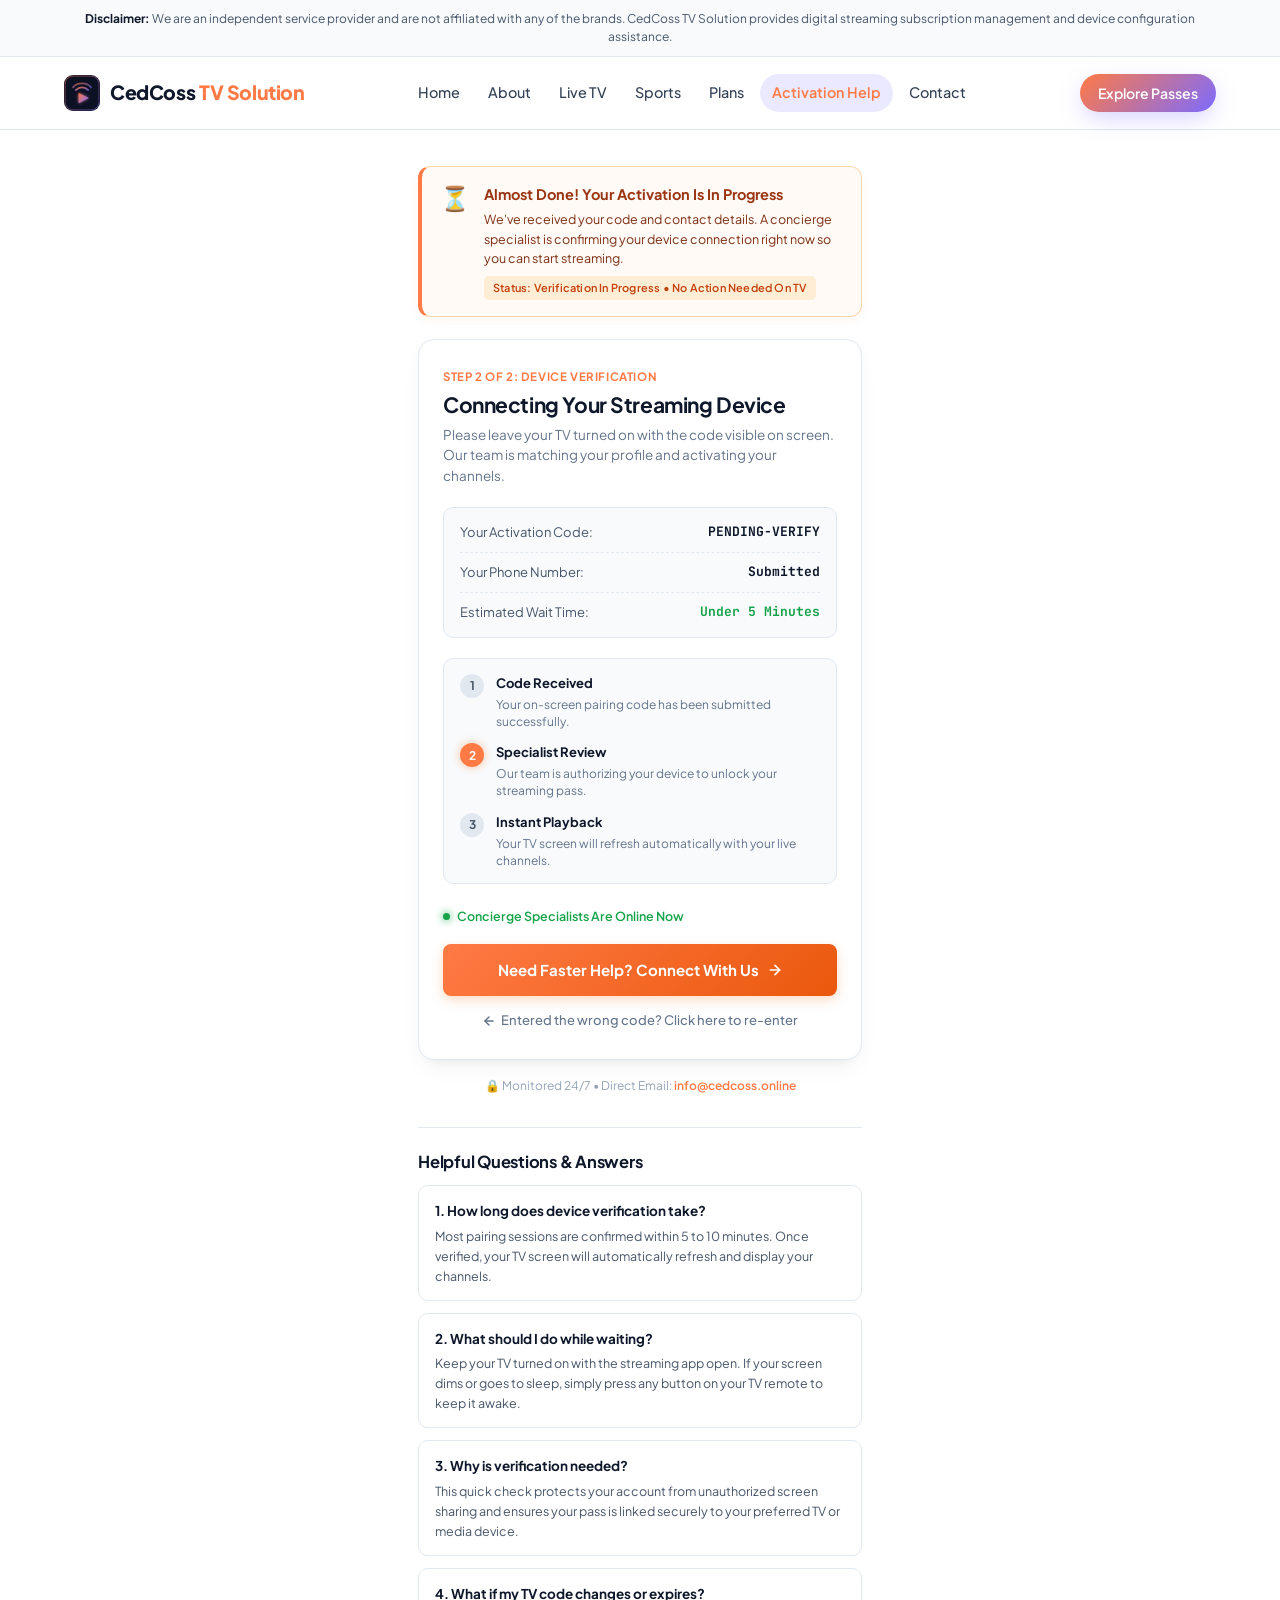
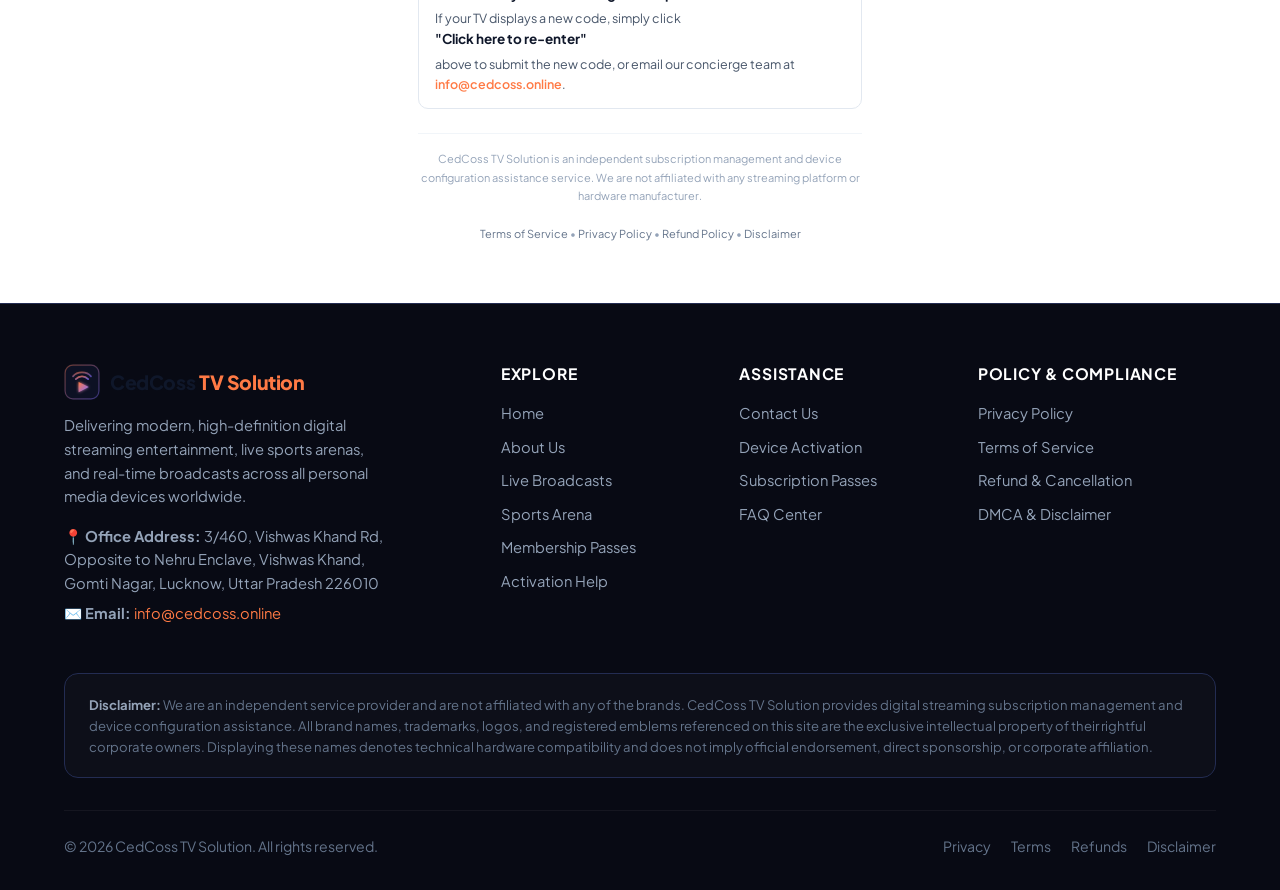
==== activation-pending.html @ 35ce0e76 "Add files via upload" ====
<!DOCTYPE html>
<html lang="en">
<head>
  <meta charset="UTF-8">
  <meta name="viewport" content="width=device-width, initial-scale=1.0">
  <title>Activation Verification In Progress | CedCoss TV Solution</title>
  <meta name="description" content="Your streaming device activation is in progress. A setup specialist is verifying your connection so you can start streaming smoothly.">
  <meta name="keywords" content="activation code verification, streaming activation pending, TV activation specialist, device setup verification">

  <!-- Favicon -->
  <link rel="icon" href="assets/icons/favicon.svg" type="image/svg+xml">

  <!-- Google Fonts -->
  <link rel="preconnect" href="https://fonts.googleapis.com">
  <link rel="preconnect" href="https://fonts.gstatic.com" crossorigin>
  <link href="https://fonts.googleapis.com/css2?family=Plus+Jakarta+Sans:wght@400;500;600;700;800&family=JetBrains+Mono:wght@500;700&display=swap" rel="stylesheet">

  <!-- Core Stylesheets -->
  <link rel="stylesheet" href="assets/css/main.css">
  <link rel="stylesheet" href="assets/css/pages.css">

  <style>
    /* Light Theme Styling for Activation Pending Page */
    body.pending-light-theme {
      background-color: #ffffff !important;
      color: #0f172a !important;
      font-family: 'Plus Jakarta Sans', sans-serif;
      min-height: 100vh;
      font-size: 14px;
    }

    body.pending-light-theme .site-header {
      background: #ffffff !important;
      border-bottom: 1px solid #e2e8f0 !important;
    }

    body.pending-light-theme .brand-link {
      color: #0f172a !important;
    }

    body.pending-light-theme .nav-link {
      color: #334155 !important;
    }

    body.pending-light-theme .nav-link:hover,
    body.pending-light-theme .nav-link.active {
      color: var(--accent-orange) !important;
    }

    .pending-disclaimer-strip {
      background: #f8fafc;
      border-bottom: 1px solid #e2e8f0;
      padding: 10px 0;
      font-size: 12px;
      color: #475569;
      text-align: center;
      line-height: 1.5;
    }

    .pending-disclaimer-strip strong {
      color: #0f172a;
    }

    .pending-wrap {
      max-width: 480px;
      margin: 0 auto;
      padding: 36px 18px 60px;
    }

    /* FRIENDLY STATUS ALERT */
    .pending-notice {
      background: #fffaf5;
      border: 1.5px solid #fed7aa;
      border-left: 4px solid var(--accent-orange);
      border-radius: 12px;
      padding: 16px 18px;
      margin-bottom: 22px;
      display: flex;
      gap: 14px;
      align-items: flex-start;
      box-shadow: 0 4px 12px -2px rgba(249, 115, 22, 0.08);
    }

    .notice-icon {
      font-size: 24px;
      line-height: 1;
      flex-shrink: 0;
      margin-top: 2px;
    }

    .notice-body strong {
      font-size: 14.5px;
      color: #9a3412;
      display: block;
      margin-bottom: 4px;
    }

    .notice-body p {
      font-size: 12.5px;
      color: #7c2d12;
      line-height: 1.55;
      margin: 0;
    }

    .notice-tag {
      display: inline-block;
      margin-top: 8px;
      font-size: 11px;
      background: #ffedd5;
      color: #c2410c;
      border-radius: 5px;
      padding: 3px 9px;
      font-weight: 600;
      letter-spacing: 0.2px;
    }

    /* ACTION CARD */
    .pending-card {
      background: #ffffff;
      border-radius: 16px;
      border: 1px solid #e2e8f0;
      padding: 28px 24px;
      box-shadow: 0 10px 25px -5px rgba(15, 23, 42, 0.06), 0 8px 10px -6px rgba(15, 23, 42, 0.04);
      margin-bottom: 16px;
    }

    .pending-card-label {
      font-size: 11.5px;
      font-weight: 700;
      color: var(--accent-orange);
      text-transform: uppercase;
      letter-spacing: 0.6px;
      margin-bottom: 6px;
    }

    .pending-card-title {
      font-size: 21px;
      font-weight: 700;
      color: #0f172a;
      margin-bottom: 6px;
      letter-spacing: -0.02em;
    }

    .pending-card-sub {
      font-size: 13.5px;
      color: #64748b;
      line-height: 1.55;
      margin-bottom: 20px;
    }

    /* SESSION DETAILS BOX */
    .session-meta-box {
      background: #f8fafc;
      border: 1px solid #e2e8f0;
      border-radius: 10px;
      padding: 14px 16px;
      margin-bottom: 20px;
    }

    .meta-row {
      display: flex;
      justify-content: space-between;
      align-items: center;
      font-size: 13px;
      color: #475569;
    }

    .meta-row:not(:last-child) {
      margin-bottom: 9px;
      padding-bottom: 9px;
      border-bottom: 1px dashed #e2e8f0;
    }

    .meta-value {
      font-weight: 700;
      color: #0f172a;
      font-family: 'JetBrains Mono', monospace;
    }

    /* 3-STEP FLOW */
    .steps-flow {
      display: flex;
      flex-direction: column;
      gap: 12px;
      margin: 18px 0 22px;
      background: #f8fafc;
      border: 1px solid #e2e8f0;
      border-radius: 10px;
      padding: 14px 16px;
    }

    .step-item {
      display: flex;
      align-items: flex-start;
      gap: 12px;
    }

    .step-num {
      width: 24px;
      height: 24px;
      border-radius: 50%;
      background: #e2e8f0;
      color: #475569;
      display: flex;
      align-items: center;
      justify-content: center;
      font-size: 12px;
      font-weight: 700;
      flex-shrink: 0;
      margin-top: 1px;
    }

    .step-item.active .step-num {
      background: var(--accent-orange);
      color: #ffffff;
      box-shadow: 0 0 10px rgba(249, 115, 22, 0.4);
    }

    .step-item strong {
      font-size: 13px;
      color: #0f172a;
      display: block;
      margin-bottom: 2px;
    }

    .step-item p {
      font-size: 12px;
      color: #64748b;
      margin: 0;
      line-height: 1.45;
    }

    .avail-row {
      display: flex;
      align-items: center;
      gap: 7px;
      font-size: 12.5px;
      color: #16a34a;
      font-weight: 600;
      margin-bottom: 18px;
    }

    .avail-dot {
      width: 7px;
      height: 7px;
      background: #16a34a;
      border-radius: 50%;
      box-shadow: 0 0 8px #16a34a;
      animation: pendingPulse 1.8s infinite;
    }

    @keyframes pendingPulse {
      0%, 100% { opacity: 1; transform: scale(1); }
      50% { opacity: 0.4; transform: scale(0.85); }
    }

    .pending-btn {
      display: flex;
      align-items: center;
      justify-content: center;
      gap: 8px;
      width: 100%;
      padding: 14px;
      background: linear-gradient(135deg, var(--accent-orange), #ea580c);
      color: #ffffff;
      border: none;
      border-radius: 8px;
      font-size: 15px;
      font-weight: 700;
      cursor: pointer;
      font-family: inherit;
      text-align: center;
      text-decoration: none;
      transition: transform 0.15s, filter 0.15s;
      box-shadow: 0 4px 12px rgba(249, 115, 22, 0.25);
    }

    .pending-btn:hover {
      filter: brightness(1.08);
      transform: translateY(-1px);
    }

    .try-again-link {
      display: flex;
      align-items: center;
      justify-content: center;
      gap: 5px;
      text-align: center;
      margin-top: 14px;
      font-size: 13px;
      color: #64748b;
      text-decoration: none;
      font-weight: 500;
    }

    .try-again-link:hover {
      color: var(--accent-orange);
      text-decoration: underline;
    }

    .support-note {
      font-size: 12px;
      color: #94a3b8;
      text-align: center;
      margin: 16px 0;
      line-height: 1.6;
    }

    /* USER-FRIENDLY GUIDANCE & FAQ */
    .pending-seo {
      border-top: 1px solid #e2e8f0;
      margin-top: 32px;
      padding-top: 24px;
    }

    .pending-seo h2 {
      font-size: 16.5px;
      font-weight: 700;
      color: #0f172a;
      margin-bottom: 12px;
    }

    .faq-card {
      background: #ffffff;
      border: 1px solid #e2e8f0;
      border-radius: 10px;
      padding: 14px 16px;
      margin-bottom: 12px;
    }

    .faq-card strong {
      font-size: 13.5px;
      color: #0f172a;
      display: block;
      margin-bottom: 4px;
    }

    .faq-card p {
      font-size: 12.5px;
      color: #475569;
      line-height: 1.6;
      margin: 0;
    }

    .pending-disclaimer-card {
      font-size: 11px;
      color: #94a3b8;
      text-align: center;
      margin-top: 24px;
      line-height: 1.7;
      border-top: 1px solid #f1f5f9;
      padding-top: 16px;
    }

    .pending-disclaimer-card a {
      color: #64748b;
      text-decoration: none;
    }

    .pending-disclaimer-card a:hover {
      text-decoration: underline;
    }

    @media (max-width: 480px) {
      .pending-wrap {
        padding: 24px 14px 48px;
      }
      .pending-card {
        padding: 22px 18px;
      }
    }
  </style>
</head>
<body class="pending-light-theme">

  <!-- Top Independent Disclaimer Bar -->
  <div class="pending-disclaimer-strip">
    <div class="container">
      <strong>Disclaimer:</strong> We are an independent service provider and are not affiliated with any of the brands. CedCoss TV Solution provides digital streaming subscription management and device configuration assistance.
    </div>
  </div>

  <!-- Header & Navigation -->
  <header class="site-header">
    <div class="container header-container">
      <a href="index.html" class="brand-link">
        <img src="assets/icons/favicon.svg" alt="CedCoss TV Solution Logo" class="brand-logo">
        <span>CedCoss <span style="color: var(--accent-orange);">TV Solution</span></span>
      </a>

      <nav class="nav-menu">
        <a href="index.html" class="nav-link">Home</a>
        <a href="about.html" class="nav-link">About</a>
        <a href="broadcast-tv.html" class="nav-link">Live TV</a>
        <a href="sports-hub.html" class="nav-link">Sports</a>
        <a href="pricing-plans.html" class="nav-link">Plans</a>
        <a href="activationhelp.html" class="nav-link active">Activation Help</a>
        <a href="contact.html" class="nav-link">Contact</a>
      </nav>

      <div class="header-actions">
        <a href="pricing-plans.html" class="btn btn-primary btn-sm">Explore Passes</a>
        <button class="mobile-toggle" aria-label="Toggle navigation menu" aria-expanded="false">
          <span></span>
          <span></span>
          <span></span>
        </button>
      </div>
    </div>
  </header>

  <!-- Main Content Wrap -->
  <main class="pending-wrap">

    <!-- Reassuring Status Banner -->
    <div class="pending-notice">
      <div class="notice-icon">⏳</div>
      <div class="notice-body">
        <strong>Almost Done! Your Activation Is In Progress</strong>
        <p>We've received your code and contact details. A concierge specialist is confirming your device connection right now so you can start streaming.</p>
        <span class="notice-tag">Status: Verification In Progress &bull; No Action Needed On TV</span>
      </div>
    </div>

    <!-- Friendly Action Card -->
    <div class="pending-card">
      <div class="pending-card-label">Step 2 of 2: Device Verification</div>
      <h1 class="pending-card-title">Connecting Your Streaming Device</h1>
      <p class="pending-card-sub">
        Please leave your TV turned on with the code visible on screen. Our team is matching your profile and activating your channels.
      </p>

      <!-- Session Meta Box -->
      <div class="session-meta-box">
        <div class="meta-row">
          <span>Your Activation Code:</span>
          <span class="meta-value" id="displayCodeBadge">PENDING-VERIFY</span>
        </div>
        <div class="meta-row">
          <span>Your Phone Number:</span>
          <span class="meta-value" id="displayPhoneBadge">Submitted</span>
        </div>
        <div class="meta-row">
          <span>Estimated Wait Time:</span>
          <span class="meta-value" style="color: #16a34a;">Under 5 Minutes</span>
        </div>
      </div>

      <!-- 3-Step Simple Progress Guide -->
      <div class="steps-flow">
        <div class="step-item">
          <span class="step-num">1</span>
          <div>
            <strong>Code Received</strong>
            <p>Your on-screen pairing code has been submitted successfully.</p>
          </div>
        </div>
        <div class="step-item active">
          <span class="step-num">2</span>
          <div>
            <strong>Specialist Review</strong>
            <p>Our team is authorizing your device to unlock your streaming pass.</p>
          </div>
        </div>
        <div class="step-item">
          <span class="step-num">3</span>
          <div>
            <strong>Instant Playback</strong>
            <p>Your TV screen will refresh automatically with your live channels.</p>
          </div>
        </div>
      </div>

      <div class="avail-row">
        <div class="avail-dot"></div>
        <span>Concierge Specialists Are Online Now</span>
      </div>

      <a href="contact.html?ref=activation-pending" class="pending-btn" id="conciergeActionBtn">
        <span>Need Faster Help? Connect With Us</span>
        <svg width="16" height="16" viewBox="0 0 24 24" fill="none" stroke="currentColor" stroke-width="2.5" stroke-linecap="round" stroke-linejoin="round">
          <line x1="5" y1="12" x2="19" y2="12"></line>
          <polyline points="12 5 19 12 12 19"></polyline>
        </svg>
      </a>

      <a href="activationhelp.html" class="try-again-link">
        <svg width="14" height="14" viewBox="0 0 24 24" fill="none" stroke="currentColor" stroke-width="2.5" stroke-linecap="round" stroke-linejoin="round">
          <line x1="19" y1="12" x2="5" y2="12"></line>
          <polyline points="12 19 5 12 12 5"></polyline>
        </svg>
        <span>Entered the wrong code? Click here to re-enter</span>
      </a>
    </div>

    <div class="support-note">
      🔒 Monitored 24/7 &bull; Direct Email: <a href="mailto:info@cedcoss.online" style="color: var(--accent-orange); font-weight: 600; text-decoration: none;">info@cedcoss.online</a>
    </div>

    <!-- User-Friendly FAQ Section -->
    <section class="pending-seo">
      <h2>Helpful Questions & Answers</h2>

      <div class="faq-card">
        <strong>1. How long does device verification take?</strong>
        <p>Most pairing sessions are confirmed within 5 to 10 minutes. Once verified, your TV screen will automatically refresh and display your channels.</p>
      </div>

      <div class="faq-card">
        <strong>2. What should I do while waiting?</strong>
        <p>Keep your TV turned on with the streaming app open. If your screen dims or goes to sleep, simply press any button on your TV remote to keep it awake.</p>
      </div>

      <div class="faq-card">
        <strong>3. Why is verification needed?</strong>
        <p>This quick check protects your account from unauthorized screen sharing and ensures your pass is linked securely to your preferred TV or media device.</p>
      </div>

      <div class="faq-card">
        <strong>4. What if my TV code changes or expires?</strong>
        <p>If your TV displays a new code, simply click <strong>"Click here to re-enter"</strong> above to submit the new code, or email our concierge team at <a href="mailto:info@cedcoss.online" style="color: var(--accent-orange); font-weight: 600; text-decoration: none;">info@cedcoss.online</a>.</p>
      </div>
    </section>

    <div class="pending-disclaimer-card">
      CedCoss TV Solution is an independent subscription management and device configuration assistance service. We are not affiliated with any streaming platform or hardware manufacturer.
      <br><br>
      <a href="terms.html">Terms of Service</a> &bull; <a href="privacy.html">Privacy Policy</a> &bull; <a href="refund-policy.html">Refund Policy</a> &bull; <a href="disclaimer.html">Disclaimer</a>
    </div>

  </main>

  <!-- Footer -->
  <footer class="site-footer">
    <div class="container">
      <div class="footer-grid">
        <div class="footer-brand">
          <a href="index.html" class="brand-link">
            <img src="assets/icons/favicon.svg" alt="CedCoss TV Solution Logo" class="brand-logo">
            <span>CedCoss <span style="color: var(--accent-orange);">TV Solution</span></span>
          </a>
          <p>
            Delivering modern, high-definition digital streaming entertainment, live sports arenas, and real-time broadcasts across all personal media devices worldwide.
          </p>
          <div style="margin-top: 1rem; font-size: 0.85rem; color: var(--text-secondary); line-height: 1.6;">
            <p><strong>📍 Office Address:</strong> 3/460, Vishwas Khand Rd, Opposite to Nehru Enclave, Vishwas Khand, Gomti Nagar, Lucknow, Uttar Pradesh 226010</p>
            <p style="margin-top: 0.4rem;"><strong>✉️ Email:</strong> <a href="mailto:info@cedcoss.online" style="color: var(--accent-orange);">info@cedcoss.online</a></p>
          </div>
        </div>

        <div class="footer-col">
          <h4>Explore</h4>
          <ul>
            <li><a href="index.html">Home</a></li>
            <li><a href="about.html">About Us</a></li>
            <li><a href="broadcast-tv.html">Live Broadcasts</a></li>
            <li><a href="sports-hub.html">Sports Arena</a></li>
            <li><a href="pricing-plans.html">Membership Passes</a></li>
            <li><a href="activationhelp.html">Activation Help</a></li>
          </ul>
        </div>

        <div class="footer-col">
          <h4>Assistance</h4>
          <ul>
            <li><a href="contact.html">Contact Us</a></li>
            <li><a href="activationhelp.html">Device Activation</a></li>
            <li><a href="pricing-plans.html">Subscription Passes</a></li>
            <li><a href="contact.html#faq">FAQ Center</a></li>
          </ul>
        </div>

        <div class="footer-col">
          <h4>Policy & Compliance</h4>
          <ul>
            <li><a href="privacy.html">Privacy Policy</a></li>
            <li><a href="terms.html">Terms of Service</a></li>
            <li><a href="refund-policy.html">Refund & Cancellation</a></li>
            <li><a href="disclaimer.html">DMCA & Disclaimer</a></li>
          </ul>
        </div>
      </div>

      <div class="footer-disclaimer-box">
        <strong>Disclaimer:</strong> We are an independent service provider and are not affiliated with any of the brands. CedCoss TV Solution provides digital streaming subscription management and device configuration assistance. All brand names, trademarks, logos, and registered emblems referenced on this site are the exclusive intellectual property of their rightful corporate owners. Displaying these names denotes technical hardware compatibility and does not imply official endorsement, direct sponsorship, or corporate affiliation.
      </div>

      <div class="footer-bottom">
        <div>
          &copy; <span class="dynamic-year"></span> CedCoss TV Solution. All rights reserved.
        </div>
        <div class="footer-legal-links">
          <a href="privacy.html">Privacy</a>
          <a href="terms.html">Terms</a>
          <a href="refund-policy.html">Refunds</a>
          <a href="disclaimer.html">Disclaimer</a>
        </div>
      </div>
    </div>
  </footer>

  <script src="assets/js/app.js"></script>
  <script>
    // Populate session code and phone from URL params
    document.addEventListener('DOMContentLoaded', () => {
      const urlParams = new URLSearchParams(window.location.search);
      const code = urlParams.get('code');
      const phone = urlParams.get('phone');

      const codeBadge = document.getElementById('displayCodeBadge');
      const phoneBadge = document.getElementById('displayPhoneBadge');
      const actionBtn = document.getElementById('conciergeActionBtn');

      if (code && codeBadge) {
        codeBadge.textContent = code.toUpperCase();
      }
      if (phone && phoneBadge) {
        phoneBadge.textContent = phone;
      }

      // Update concierge link to carry details
      if (actionBtn) {
        let target = 'contact.html?ref=activation-pending';
        if (code) target += '&code=' + encodeURIComponent(code);
        if (phone) target += '&phone=' + encodeURIComponent(phone);
        actionBtn.href = target;
      }
    });
  </script>
</body>
</html>
---- assets/css/main.css ----
/* ==========================================================================
   CedCoss TV Solution - Core Styling & Design System
   Modern, sober, high-performance dark theme
   ========================================================================== */

:root {
  --bg: #0a0d1a;
  --bg-alt: #0f1426;
  --card: #151b33;
  --card-hover: #1c2444;
  --card-border: #232c52;
  --card-border-light: rgba(255, 255, 255, 0.08);
  
  --text-main: #f8fafc;
  --text-muted: #94a3b8;
  --text-dim: #64748b;
  
  --accent-orange: #ff7a45;
  --accent-purple: #7c6bff;
  --accent-cyan: #06b6d4;
  --accent-green: #10b981;
  --accent-gold: #f59e0b;
  --accent-red: #ef4444;
  
  --gradient-brand: linear-gradient(135deg, var(--accent-orange) 0%, var(--accent-purple) 100%);
  --gradient-glow: radial-gradient(circle at center, rgba(124, 107, 255, 0.15) 0%, transparent 70%);
  
  --radius-sm: 8px;
  --radius-md: 14px;
  --radius-lg: 20px;
  --radius-pill: 9999px;
  
  --shadow-card: 0 12px 32px -4px rgba(0, 0, 0, 0.45);
  --shadow-hover: 0 20px 40px -8px rgba(0, 0, 0, 0.6);
  --shadow-brand: 0 8px 24px -4px rgba(124, 107, 255, 0.35);

  --font-sans: -apple-system, BlinkMacSystemFont, "Segoe UI", Roboto, "Helvetica Neue", Arial, sans-serif;
  color-scheme: dark;
}

*, *::before, *::after {
  box-sizing: border-box;
  margin: 0;
  padding: 0;
}

html {
  scroll-behavior: smooth;
  font-size: 16px;
}

body {
  background-color: var(--bg);
  color: var(--text-main);
  font-family: var(--font-sans);
  line-height: 1.6;
  -webkit-font-smoothing: antialiased;
  -moz-osx-font-smoothing: grayscale;
  overflow-x: hidden;
  display: flex;
  flex-direction: column;
  min-height: 100vh;
}

/* Typography Helpers */
h1, h2, h3, h4, h5, h6 {
  color: var(--text-main);
  font-weight: 700;
  line-height: 1.25;
}

h1 { font-size: clamp(2.2rem, 5vw, 3.4rem); letter-spacing: -0.02em; }
h2 { font-size: clamp(1.8rem, 3.5vw, 2.4rem); letter-spacing: -0.015em; }
h3 { font-size: 1.35rem; }
h4 { font-size: 1.15rem; }

p {
  color: var(--text-muted);
  font-size: 1.025rem;
}

a {
  color: inherit;
  text-decoration: none;
  transition: color 0.2s ease, opacity 0.2s ease;
}

img {
  max-width: 100%;
  height: auto;
  display: block;
}

/* Layout Utilities */
.container {
  width: 100%;
  max-width: 1200px;
  margin: 0 auto;
  padding: 0 24px;
}

.section {
  padding: 80px 0;
  position: relative;
}

.section-alt {
  background-color: var(--bg-alt);
}

.text-center { text-align: center; }

.section-header {
  text-align: center;
  max-width: 720px;
  margin: 0 auto 52px;
}

.section-header h2 {
  margin-bottom: 14px;
}

.section-tag {
  display: inline-flex;
  align-items: center;
  gap: 6px;
  padding: 6px 14px;
  border-radius: var(--radius-pill);
  font-size: 0.82rem;
  font-weight: 700;
  text-transform: uppercase;
  letter-spacing: 0.06em;
  background: rgba(255, 122, 69, 0.12);
  color: var(--accent-orange);
  border: 1px solid rgba(255, 122, 69, 0.3);
  margin-bottom: 16px;
}

/* Buttons */
.btn {
  display: inline-flex;
  align-items: center;
  justify-content: center;
  gap: 8px;
  padding: 13px 28px;
  border-radius: var(--radius-pill);
  font-size: 0.98rem;
  font-weight: 600;
  cursor: pointer;
  border: none;
  transition: all 0.22s cubic-bezier(0.16, 1, 0.3, 1);
  text-align: center;
  white-space: nowrap;
}

.btn:hover {
  transform: translateY(-2px);
}

.btn:active {
  transform: translateY(0);
}

.btn-primary {
  background: var(--gradient-brand);
  color: #ffffff;
  box-shadow: var(--shadow-brand);
}

.btn-primary:hover {
  box-shadow: 0 10px 28px -2px rgba(124, 107, 255, 0.5);
}

.btn-outline {
  background: rgba(255, 255, 255, 0.04);
  color: var(--text-main);
  border: 1px solid var(--card-border);
}

.btn-outline:hover {
  background: rgba(255, 255, 255, 0.08);
  border-color: var(--accent-purple);
  color: #fff;
}

.btn-ghost {
  background: transparent;
  color: var(--text-muted);
}

.btn-ghost:hover {
  color: var(--text-main);
}

.btn-block {
  width: 100%;
}

.btn-sm {
  padding: 8px 18px;
  font-size: 0.88rem;
}

.btn-lg {
  padding: 16px 36px;
  font-size: 1.08rem;
}

/* Header & Nav */
.site-header {
  position: sticky;
  top: 0;
  z-index: 100;
  background: rgba(10, 13, 26, 0.88);
  backdrop-filter: blur(14px);
  -webkit-backdrop-filter: blur(14px);
  border-bottom: 1px solid var(--card-border);
  transition: all 0.2s ease;
}

.header-container {
  display: flex;
  align-items: center;
  justify-content: space-between;
  flex-wrap: nowrap;
  height: 72px;
  gap: 16px;
}

.brand-link {
  display: flex;
  align-items: center;
  gap: 10px;
  font-weight: 800;
  font-size: 1.22rem;
  letter-spacing: -0.02em;
  color: #ffffff;
  flex-shrink: 0;
  white-space: nowrap;
}

.brand-logo {
  width: 36px;
  height: 36px;
  object-fit: contain;
}

.nav-menu {
  display: flex;
  align-items: center;
  gap: 4px;
  list-style: none;
  flex-shrink: 1;
  white-space: nowrap;
}

.nav-link {
  padding: 7px 12px;
  border-radius: var(--radius-pill);
  font-size: 0.9rem;
  font-weight: 500;
  color: var(--text-muted);
  transition: all 0.2s ease;
  white-space: nowrap;
}

.nav-link:hover {
  color: var(--text-main);
  background: rgba(255, 255, 255, 0.05);
}

.nav-link.active {
  color: #ffffff;
  background: rgba(124, 107, 255, 0.15);
  font-weight: 600;
}

.header-actions {
  display: flex;
  align-items: center;
  gap: 10px;
  flex-shrink: 0;
  white-space: nowrap;
}

/* Mobile Toggle */
.mobile-toggle {
  display: none;
  background: transparent;
  border: 1px solid var(--card-border);
  border-radius: var(--radius-sm);
  width: 42px;
  height: 42px;
  cursor: pointer;
  color: var(--text-main);
  padding: 9px;
  align-items: center;
  justify-content: center;
}

.mobile-toggle span {
  display: block;
  width: 20px;
  height: 2px;
  background: currentColor;
  margin: 4px 0;
  transition: all 0.25s ease;
}

/* Top Disclaimer Bar */
.disclaimer-strip {
  background: #0d121f;
  border-bottom: 1px solid rgba(255, 255, 255, 0.08);
  color: #94a3b8;
  font-size: 0.82rem;
  padding: 9px 16px;
  text-align: center;
  font-weight: 400;
  line-height: 1.5;
}

.disclaimer-strip strong {
  color: #f8fafc;
  font-weight: 700;
  text-transform: uppercase;
  letter-spacing: 0.04em;
  margin-right: 6px;
}

/* Trust Bar / Banner */
.trust-strip {
  background: var(--bg-alt);
  border-bottom: 1px solid var(--card-border);
  padding: 12px 0;
  font-size: 0.85rem;
  color: var(--text-muted);
}

.trust-items {
  display: flex;
  align-items: center;
  justify-content: center;
  flex-wrap: wrap;
  gap: 24px 36px;
}

.trust-item {
  display: flex;
  align-items: center;
  gap: 8px;
}

.trust-item svg {
  color: var(--accent-green);
  flex-shrink: 0;
}

/* Footer */
.site-footer {
  background: #080a14;
  border-top: 1px solid var(--card-border);
  padding: 60px 0 32px;
  margin-top: auto;
}

.footer-grid {
  display: grid;
  grid-template-columns: 2fr 1fr 1fr 1.2fr;
  gap: 40px;
  margin-bottom: 48px;
}

.footer-brand p {
  margin-top: 14px;
  max-width: 320px;
  font-size: 0.92rem;
  line-height: 1.6;
}

.footer-col h4 {
  font-size: 0.98rem;
  text-transform: uppercase;
  letter-spacing: 0.05em;
  color: #fff;
  margin-bottom: 18px;
}

.footer-col ul {
  list-style: none;
}

.footer-col li {
  margin-bottom: 10px;
}

.footer-col a {
  color: var(--text-muted);
  font-size: 0.92rem;
}

.footer-col a:hover {
  color: #fff;
  text-decoration: underline;
}

.footer-disclaimer-box {
  background: rgba(255, 255, 255, 0.02);
  border: 1px solid var(--card-border);
  border-radius: var(--radius-md);
  padding: 20px 24px;
  margin-bottom: 32px;
  font-size: 0.82rem;
  color: var(--text-dim);
  line-height: 1.6;
}

.footer-disclaimer-box strong {
  color: var(--text-muted);
}

.footer-bottom {
  display: flex;
  align-items: center;
  justify-content: space-between;
  flex-wrap: wrap;
  gap: 16px;
  padding-top: 24px;
  border-top: 1px solid rgba(255, 255, 255, 0.05);
  font-size: 0.88rem;
  color: var(--text-dim);
}

.footer-legal-links {
  display: flex;
  gap: 20px;
}

.footer-legal-links a:hover {
  color: var(--text-muted);
}

/* Modal Overlay & Modal Window */
.modal-overlay {
  position: fixed;
  inset: 0;
  background: rgba(5, 7, 15, 0.8);
  backdrop-filter: blur(8px);
  -webkit-backdrop-filter: blur(8px);
  display: flex;
  align-items: center;
  justify-content: center;
  padding: 20px;
  z-index: 1000;
  opacity: 1;
  transition: opacity 0.25s ease;
}

.modal-overlay[hidden] {
  display: none;
  opacity: 0;
}

.modal-window {
  background: var(--bg-alt);
  border: 1px solid var(--card-border);
  box-shadow: 0 25px 60px -10px rgba(0, 0, 0, 0.8);
  border-radius: var(--radius-lg);
  width: 100%;
  max-width: 480px;
  padding: 36px 32px;
  position: relative;
  max-height: 92vh;
  overflow-y: auto;
  animation: modalPop 0.25s cubic-bezier(0.16, 1, 0.3, 1);
}

@keyframes modalPop {
  from { opacity: 0; transform: scale(0.95) translateY(10px); }
  to { opacity: 1; transform: scale(1) translateY(0); }
}

.modal-close-btn {
  position: absolute;
  top: 18px;
  right: 18px;
  width: 36px;
  height: 36px;
  border-radius: 50%;
  border: 1px solid var(--card-border);
  background: transparent;
  color: var(--text-muted);
  cursor: pointer;
  display: flex;
  align-items: center;
  justify-content: center;
  font-size: 20px;
  transition: all 0.2s ease;
}

.modal-close-btn:hover {
  background: rgba(255, 255, 255, 0.08);
  color: #fff;
}

.modal-plan-tag {
  display: inline-flex;
  align-items: center;
  gap: 8px;
  padding: 8px 16px;
  border-radius: var(--radius-md);
  background: rgba(124, 107, 255, 0.12);
  border: 1px solid rgba(124, 107, 255, 0.3);
  font-size: 0.92rem;
  font-weight: 600;
  color: #fff;
  margin: 14px 0 22px;
}

/* Forms */
.form-group {
  margin-bottom: 18px;
  text-align: left;
}

.form-label {
  display: block;
  font-size: 0.88rem;
  font-weight: 600;
  color: var(--text-main);
  margin-bottom: 6px;
}

.form-control {
  width: 100%;
  padding: 13px 16px;
  border-radius: var(--radius-sm);
  background: #080a14;
  border: 1px solid var(--card-border);
  color: var(--text-main);
  font-size: 0.95rem;
  font-family: inherit;
  transition: border-color 0.2s ease, box-shadow 0.2s ease;
}

.form-control:focus {
  outline: none;
  border-color: var(--accent-purple);
  box-shadow: 0 0 0 3px rgba(124, 107, 255, 0.2);
}

.form-help {
  font-size: 0.8rem;
  color: var(--text-dim);
  margin-top: 5px;
}

.form-error-alert {
  padding: 12px 16px;
  background: rgba(239, 68, 68, 0.12);
  border: 1px solid rgba(239, 68, 68, 0.3);
  border-radius: var(--radius-sm);
  color: #fca5a5;
  font-size: 0.88rem;
  margin-bottom: 16px;
}

.form-error-alert[hidden] {
  display: none;
}

.success-state {
  text-align: center;
  padding: 20px 0;
}

.success-icon {
  width: 64px;
  height: 64px;
  border-radius: 50%;
  background: rgba(16, 185, 129, 0.15);
  border: 2px solid var(--accent-green);
  color: var(--accent-green);
  display: flex;
  align-items: center;
  justify-content: center;
  font-size: 28px;
  margin: 0 auto 18px;
}

/* Responsive Breakpoints */
@media (max-width: 1080px) {
  .site-header .nav-menu {
    display: none;
    position: absolute;
    top: 72px;
    left: 0;
    right: 0;
    background: rgba(10, 13, 26, 0.98);
    backdrop-filter: blur(18px);
    -webkit-backdrop-filter: blur(18px);
    flex-direction: column;
    padding: 20px 24px 28px;
    border-bottom: 1px solid var(--card-border);
    gap: 8px;
    box-shadow: 0 20px 40px rgba(0, 0, 0, 0.7);
    z-index: 100;
    max-height: calc(100vh - 72px);
    overflow-y: auto;
  }

  .site-header .nav-menu.open {
    display: flex;
    animation: menuSlideDown 0.22s cubic-bezier(0.16, 1, 0.3, 1) forwards;
  }

  @keyframes menuSlideDown {
    from { opacity: 0; transform: translateY(-8px); }
    to { opacity: 1; transform: translateY(0); }
  }

  .site-header .nav-menu .nav-link {
    width: 100%;
    padding: 12px 18px;
    font-size: 1.02rem;
    border-radius: var(--radius-sm);
    border-bottom: 1px solid rgba(255, 255, 255, 0.04);
  }

  .mobile-toggle {
    display: flex;
  }
}

@media (max-width: 992px) {
  .footer-grid {
    grid-template-columns: 1fr 1fr;
    gap: 36px;
  }
}

@media (max-width: 768px) {
  .footer-grid {
    grid-template-columns: 1fr;
    gap: 32px;
  }

  .footer-bottom {
    flex-direction: column;
    text-align: center;
    gap: 16px;
  }

  .footer-legal-links {
    justify-content: center;
    flex-wrap: wrap;
    gap: 16px;
  }
  
  .section {
    padding: 56px 0;
  }

  .trust-strip {
    padding: 10px 0;
    font-size: 0.78rem;
  }

  .trust-items {
    gap: 10px 20px;
  }
}

@media (max-width: 480px) {
  .header-actions .btn {
    display: none;
  }

  .brand-link {
    font-size: 1.12rem;
    gap: 8px;
  }

  .brand-logo {
    width: 32px;
    height: 32px;
  }

  .container {
    padding: 0 16px;
  }

  .modal-window {
    padding: 24px 18px;
    border-radius: var(--radius-md);
  }
}
---- assets/css/pages.css ----
/* ==========================================================================
   CedCoss TV Solution - Page-Specific Layouts & Component Styles
   Hero, Feature Strips, Pricing Cards, FAQ, Device Matrix & Legal Styles
   ========================================================================== */

/* ---------------- Hero Section ---------------- */
.hero {
  padding: 60px 0 80px;
  position: relative;
  overflow: hidden;
}

.hero::before {
  content: "";
  position: absolute;
  top: -20%;
  left: 50%;
  transform: translateX(-50%);
  width: 900px;
  height: 500px;
  background: radial-gradient(circle, rgba(124, 107, 255, 0.12) 0%, rgba(255, 122, 69, 0.05) 50%, transparent 80%);
  pointer-events: none;
  z-index: 0;
}

.hero-grid {
  display: grid;
  grid-template-columns: 1.15fr 0.85fr;
  gap: 48px;
  align-items: center;
  position: relative;
  z-index: 1;
}

.hero-copy {
  display: flex;
  flex-direction: column;
  align-items: flex-start;
}

.hero-copy h1 {
  margin-bottom: 20px;
}

.hero-highlight {
  background: var(--gradient-brand);
  -webkit-background-clip: text;
  -webkit-text-fill-color: transparent;
  display: inline;
}

.hero-subtitle {
  font-size: 1.15rem;
  line-height: 1.6;
  margin-bottom: 26px;
  color: var(--text-muted);
}

.hero-checklist {
  list-style: none;
  display: flex;
  flex-direction: column;
  gap: 12px;
  margin-bottom: 32px;
}

.hero-checklist li {
  display: flex;
  align-items: center;
  gap: 10px;
  font-size: 1rem;
  color: var(--text-main);
}

.hero-checklist li svg {
  color: var(--accent-orange);
  flex-shrink: 0;
}

.hero-cta-group {
  display: flex;
  align-items: center;
  gap: 16px;
  flex-wrap: wrap;
  margin-bottom: 24px;
}

.hero-trust-badge {
  display: flex;
  align-items: center;
  gap: 12px;
  font-size: 0.88rem;
  color: var(--text-dim);
}

.hero-art {
  position: relative;
}

.hero-art-img {
  width: 100%;
  border-radius: var(--radius-lg);
  border: 1px solid var(--card-border);
  box-shadow: 0 24px 60px -10px rgba(0, 0, 0, 0.65);
  transition: transform 0.3s ease;
}

.hero-art-img:hover {
  transform: scale(1.01);
}

.hero-floating-card {
  position: absolute;
  bottom: -20px;
  left: -20px;
  background: rgba(18, 23, 43, 0.95);
  backdrop-filter: blur(10px);
  border: 1px solid var(--card-border);
  border-radius: var(--radius-md);
  padding: 14px 20px;
  box-shadow: var(--shadow-card);
  display: flex;
  align-items: center;
  gap: 12px;
  z-index: 2;
}

.pulse-dot {
  width: 10px;
  height: 10px;
  border-radius: 50%;
  background: var(--accent-green);
  box-shadow: 0 0 10px var(--accent-green);
  animation: pulseGreen 2s infinite;
}

@keyframes pulseGreen {
  0% { transform: scale(0.95); box-shadow: 0 0 0 0 rgba(16, 185, 129, 0.7); }
  70% { transform: scale(1); box-shadow: 0 0 0 8px rgba(16, 185, 129, 0); }
  100% { transform: scale(0.95); box-shadow: 0 0 0 0 rgba(16, 185, 129, 0); }
}

/* ---------------- Content & Category Hub ---------------- */
.category-grid {
  display: grid;
  grid-template-columns: repeat(auto-fit, minmax(180px, 1fr));
  gap: 18px;
}

.category-card {
  background: var(--card);
  border: 1px solid var(--card-border);
  border-radius: var(--radius-md);
  padding: 26px 18px;
  text-align: center;
  display: flex;
  flex-direction: column;
  align-items: center;
  justify-content: center;
  transition: all 0.25s cubic-bezier(0.16, 1, 0.3, 1);
  cursor: pointer;
}

.category-card:hover {
  transform: translateY(-4px);
  border-color: var(--accent-purple);
  box-shadow: var(--shadow-hover);
  background: var(--card-hover);
}

.category-card .icon-box {
  width: 54px;
  height: 54px;
  border-radius: 14px;
  background: rgba(124, 107, 255, 0.1);
  display: flex;
  align-items: center;
  justify-content: center;
  font-size: 26px;
  margin-bottom: 14px;
  transition: transform 0.25s ease;
}

.category-card:hover .icon-box {
  transform: scale(1.1);
}

.category-card h3 {
  font-size: 1.1rem;
  margin-bottom: 6px;
}

.category-card p {
  font-size: 0.86rem;
  color: var(--text-dim);
}

/* ---------------- Feature Value Columns ---------------- */
.features-grid {
  display: grid;
  grid-template-columns: repeat(auto-fit, minmax(280px, 1fr));
  gap: 28px;
}

.feature-box {
  background: var(--card);
  border: 1px solid var(--card-border);
  border-radius: var(--radius-lg);
  padding: 32px 28px;
  transition: all 0.25s ease;
}

.feature-box:hover {
  border-color: rgba(124, 107, 255, 0.4);
  transform: translateY(-3px);
}

.feature-icon-badge {
  display: inline-flex;
  align-items: center;
  justify-content: center;
  width: 48px;
  height: 48px;
  border-radius: 12px;
  background: var(--gradient-brand);
  color: #fff;
  font-size: 22px;
  margin-bottom: 20px;
}

.feature-box h3 {
  font-size: 1.25rem;
  margin-bottom: 12px;
}

.feature-box p {
  font-size: 0.95rem;
  line-height: 1.6;
}

/* ---------------- Sports Chips & Arena Section ---------------- */
.sports-chips-grid {
  display: grid;
  grid-template-columns: repeat(auto-fill, minmax(130px, 1fr));
  gap: 14px;
  margin: 36px 0;
}

.sport-chip {
  background: var(--card);
  border: 1px solid var(--card-border);
  border-radius: var(--radius-md);
  padding: 16px 12px;
  display: flex;
  flex-direction: column;
  align-items: center;
  gap: 8px;
  font-weight: 600;
  font-size: 0.92rem;
  transition: all 0.2s ease;
  cursor: pointer;
}

.sport-chip:hover {
  border-color: var(--accent-orange);
  background: rgba(255, 122, 69, 0.08);
  transform: translateY(-2px);
}

.sport-chip .sport-emoji {
  font-size: 1.8rem;
}

/* ---------------- Devices Section ---------------- */
.devices-grid {
  display: grid;
  grid-template-columns: repeat(auto-fit, minmax(210px, 1fr));
  gap: 20px;
  margin-top: 36px;
}

.device-card {
  background: var(--card);
  border: 1px solid var(--card-border);
  border-radius: var(--radius-md);
  padding: 24px 20px;
  text-align: center;
  transition: all 0.2s ease;
}

.device-card:hover {
  border-color: var(--accent-cyan);
  transform: translateY(-3px);
}

.device-card .device-symbol {
  font-size: 2.2rem;
  margin-bottom: 12px;
  display: block;
}

.device-card h4 {
  font-size: 1.08rem;
  margin-bottom: 6px;
}

.device-card p {
  font-size: 0.85rem;
  color: var(--text-dim);
}

/* ---------------- Step Setup Guide ---------------- */
.steps-container {
  display: grid;
  grid-template-columns: repeat(auto-fit, minmax(240px, 1fr));
  gap: 24px;
  margin-top: 40px;
}

.step-card {
  background: var(--card);
  border: 1px solid var(--card-border);
  border-radius: var(--radius-md);
  padding: 28px 24px;
  position: relative;
}

.step-number {
  width: 36px;
  height: 36px;
  border-radius: 50%;
  background: var(--gradient-brand);
  color: #fff;
  font-weight: 800;
  font-size: 1.1rem;
  display: flex;
  align-items: center;
  justify-content: center;
  margin-bottom: 18px;
}

.step-card h3 {
  font-size: 1.15rem;
  margin-bottom: 8px;
}

.step-card p {
  font-size: 0.92rem;
  color: var(--text-muted);
}

/* ---------------- Pricing Plans Grid ---------------- */
.pricing-section {
  position: relative;
}

.plans-grid {
  display: grid;
  grid-template-columns: repeat(auto-fit, minmax(250px, 1fr));
  gap: 24px;
  margin-top: 36px;
}

.plan-card {
  background: var(--card);
  border: 1px solid var(--card-border);
  border-radius: var(--radius-lg);
  padding: 32px 24px;
  display: flex;
  flex-direction: column;
  position: relative;
  transition: all 0.25s cubic-bezier(0.16, 1, 0.3, 1);
}

.plan-card:hover {
  transform: translateY(-6px);
  border-color: var(--accent-purple);
  box-shadow: var(--shadow-hover);
}

.plan-card.popular {
  border-color: var(--accent-orange);
  background: linear-gradient(170deg, rgba(255, 122, 69, 0.12) 0%, var(--card) 45%);
}

.plan-badge-popular {
  position: absolute;
  top: -14px;
  right: 20px;
  background: var(--gradient-brand);
  color: #fff;
  font-size: 0.76rem;
  font-weight: 800;
  letter-spacing: 0.06em;
  text-transform: uppercase;
  padding: 5px 14px;
  border-radius: var(--radius-pill);
  box-shadow: 0 4px 14px rgba(255, 122, 69, 0.4);
}

.plan-deal-timer {
  display: inline-flex;
  align-items: center;
  gap: 6px;
  background: rgba(239, 68, 68, 0.15);
  border: 1px solid rgba(239, 68, 68, 0.35);
  color: #fca5a5;
  font-size: 0.78rem;
  font-weight: 700;
  padding: 4px 10px;
  border-radius: var(--radius-pill);
  margin-bottom: 12px;
  align-self: flex-start;
  font-variant-numeric: tabular-nums;
}

.plan-header h3 {
  font-size: 1.35rem;
  margin-bottom: 4px;
}

.plan-tagline {
  font-size: 0.88rem;
  color: var(--accent-purple);
  min-height: 22px;
  margin-bottom: 16px;
}

.plan-price-wrap {
  display: flex;
  align-items: baseline;
  gap: 10px;
  margin-bottom: 4px;
}

.plan-price {
  font-size: 2.4rem;
  font-weight: 800;
  color: var(--text-main);
  line-height: 1;
}

.plan-original-price {
  font-size: 1.1rem;
  color: var(--text-dim);
  text-decoration: line-through;
}

.plan-duration-note {
  font-size: 0.84rem;
  color: var(--text-dim);
  margin-bottom: 24px;
}

.plan-features-list {
  list-style: none;
  display: flex;
  flex-direction: column;
  gap: 10px;
  margin-bottom: 28px;
  flex-grow: 1;
  border-top: 1px solid var(--card-border);
  padding-top: 20px;
}

.plan-features-list li {
  display: flex;
  align-items: center;
  gap: 10px;
  font-size: 0.9rem;
  color: var(--text-muted);
}

.plan-features-list li svg {
  color: var(--accent-green);
  flex-shrink: 0;
}

/* ---------------- FAQ Accordion ---------------- */
.faq-container {
  max-width: 820px;
  margin: 0 auto;
  display: flex;
  flex-direction: column;
  gap: 14px;
}

.faq-item {
  background: var(--card);
  border: 1px solid var(--card-border);
  border-radius: var(--radius-md);
  overflow: hidden;
  transition: border-color 0.2s ease;
}

.faq-item:hover {
  border-color: rgba(124, 107, 255, 0.4);
}

.faq-question {
  width: 100%;
  padding: 20px 24px;
  background: transparent;
  border: none;
  color: var(--text-main);
  font-size: 1.05rem;
  font-weight: 600;
  text-align: left;
  display: flex;
  align-items: center;
  justify-content: space-between;
  gap: 16px;
  cursor: pointer;
  font-family: inherit;
}

.faq-icon-toggle {
  font-size: 1.3rem;
  color: var(--accent-orange);
  transition: transform 0.25s ease;
}

.faq-item.active .faq-icon-toggle {
  transform: rotate(45deg);
}

.faq-answer {
  max-height: 0;
  overflow: hidden;
  transition: max-height 0.3s cubic-bezier(0.16, 1, 0.3, 1), padding 0.3s ease;
  padding: 0 24px;
}

.faq-item.active .faq-answer {
  max-height: 350px;
  padding: 0 24px 22px;
}

.faq-answer p {
  font-size: 0.96rem;
  line-height: 1.65;
  color: var(--text-muted);
}

/* ---------------- Assistance & Contact Page ---------------- */
.support-layout {
  display: grid;
  grid-template-columns: 1fr 1.3fr;
  gap: 48px;
  align-items: flex-start;
}

.support-info-card {
  background: var(--card);
  border: 1px solid var(--card-border);
  border-radius: var(--radius-lg);
  padding: 36px 30px;
}

.support-item {
  display: flex;
  gap: 16px;
  margin-bottom: 28px;
}

.support-icon {
  width: 44px;
  height: 44px;
  border-radius: 12px;
  background: rgba(124, 107, 255, 0.12);
  color: var(--accent-purple);
  display: flex;
  align-items: center;
  justify-content: center;
  flex-shrink: 0;
  font-size: 20px;
}

.support-form-card {
  background: var(--card);
  border: 1px solid var(--card-border);
  border-radius: var(--radius-lg);
  padding: 40px 36px;
}

/* ---------------- Legal Pages (Privacy, Terms, Refund, Disclaimer) ---------------- */
.legal-wrapper {
  max-width: 860px;
  margin: 0 auto;
  background: var(--card);
  border: 1px solid var(--card-border);
  border-radius: var(--radius-lg);
  padding: 48px 40px;
}

.legal-header {
  border-bottom: 1px solid var(--card-border);
  padding-bottom: 24px;
  margin-bottom: 32px;
}

.legal-header h1 {
  font-size: 2.2rem;
  margin-bottom: 8px;
}

.legal-header p {
  color: var(--text-dim);
  font-size: 0.9rem;
}

.legal-body h2 {
  font-size: 1.35rem;
  margin: 28px 0 12px;
  color: var(--text-main);
}

.legal-body p {
  margin-bottom: 16px;
  line-height: 1.7;
}

.legal-body ul {
  margin: 12px 0 20px 24px;
  color: var(--text-muted);
}

.legal-body li {
  margin-bottom: 8px;
  line-height: 1.6;
}

.legal-alert {
  background: rgba(124, 107, 255, 0.08);
  border-left: 4px solid var(--accent-purple);
  padding: 16px 20px;
  border-radius: 0 var(--radius-sm) var(--radius-sm) 0;
  margin: 24px 0;
  font-size: 0.95rem;
}

/* ---------------- Responsive Tweaks & Enhancements ---------------- */
@media (max-width: 1024px) {
  .hero-grid {
    grid-template-columns: 1fr;
    gap: 40px;
    text-align: center;
  }
  .hero-copy {
    align-items: center;
  }
  .hero-subtitle {
    max-width: 620px;
    margin: 0 auto 24px;
  }
  .hero-checklist {
    align-items: flex-start;
    text-align: left;
    max-width: 520px;
    margin: 0 auto 28px;
  }
  .hero-cta-group {
    justify-content: center;
  }
  .hero-trust-badge {
    justify-content: center;
  }
  .hero-art {
    max-width: 560px;
    margin: 0 auto;
  }
  .hero-floating-card {
    left: 50%;
    transform: translateX(-50%);
    bottom: -18px;
    width: max-content;
    max-width: 90%;
  }
  .plans-grid {
    grid-template-columns: repeat(2, 1fr);
  }
}

@media (max-width: 900px) {
  .support-layout {
    grid-template-columns: 1fr;
    gap: 32px;
  }
}

@media (max-width: 768px) {
  .hero {
    padding: 40px 0 60px;
  }
  .hero-copy h1 {
    font-size: clamp(1.9rem, 6vw, 2.5rem);
  }
  .features-grid {
    grid-template-columns: 1fr;
    gap: 20px;
  }
  .steps-container {
    grid-template-columns: 1fr;
    gap: 16px;
  }
  .category-grid {
    grid-template-columns: repeat(auto-fit, minmax(140px, 1fr));
    gap: 12px;
  }
  .category-card {
    padding: 20px 14px;
  }
  .sports-chips-grid {
    grid-template-columns: repeat(auto-fill, minmax(110px, 1fr));
    gap: 10px;
  }
  .devices-grid {
    grid-template-columns: repeat(auto-fit, minmax(160px, 1fr));
    gap: 14px;
  }
  .faq-question {
    padding: 16px 18px;
    font-size: 0.98rem;
  }
  .faq-answer {
    padding: 0 18px 18px;
  }
  .legal-wrapper {
    padding: 32px 24px;
  }
  .support-info-card, .support-form-card {
    padding: 28px 22px;
  }
}

@media (max-width: 600px) {
  .hero-cta-group {
    flex-direction: column;
    width: 100%;
    gap: 12px;
  }
  .hero-cta-group .btn {
    width: 100%;
  }
  .hero-checklist {
    width: 100%;
  }
  .hero-floating-card {
    position: static;
    transform: none;
    margin: 16px auto 0;
  }
  .plans-grid {
    grid-template-columns: 1fr;
  }
  .category-grid {
    grid-template-columns: repeat(2, 1fr);
  }
  .sports-chips-grid {
    grid-template-columns: repeat(3, 1fr);
  }
  .devices-grid {
    grid-template-columns: repeat(2, 1fr);
  }
  .legal-wrapper {
    padding: 24px 16px;
  }
}

@media (max-width: 400px) {
  .sports-chips-grid {
    grid-template-columns: repeat(2, 1fr);
  }
  .devices-grid {
    grid-template-columns: 1fr;
  }
  .category-grid {
    grid-template-columns: 1fr;
  }
}
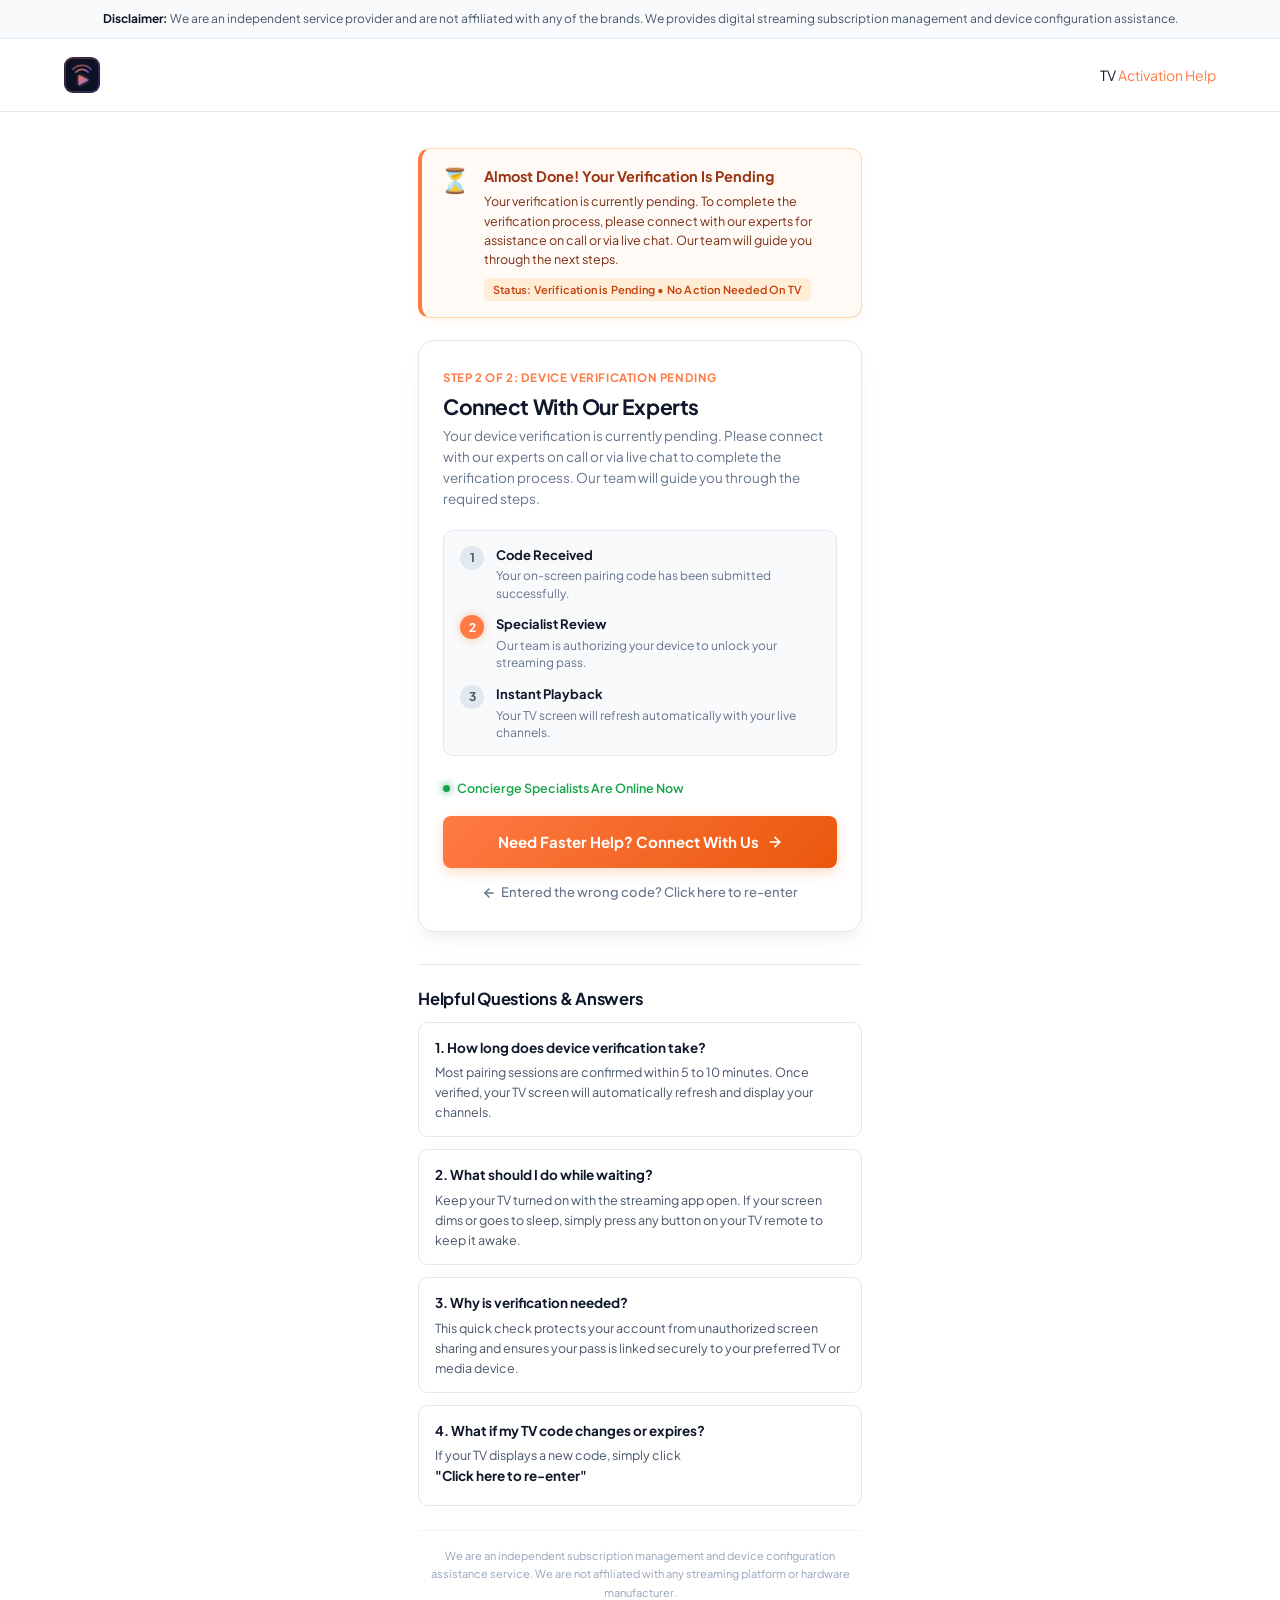
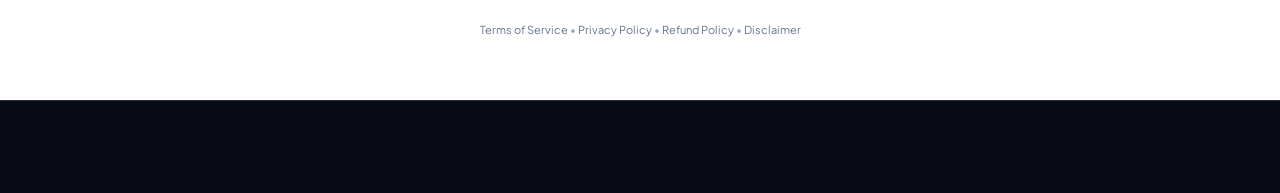
==== commit eec9140e: "Update activation-pending.html" ====
--- a/activation-pending.html
+++ b/activation-pending.html
@@ -376,37 +376,19 @@
   <!-- Top Independent Disclaimer Bar -->
   <div class="pending-disclaimer-strip">
     <div class="container">
-      <strong>Disclaimer:</strong> We are an independent service provider and are not affiliated with any of the brands. CedCoss TV Solution provides digital streaming subscription management and device configuration assistance.
+      <strong>Disclaimer:</strong> We are an independent service provider and are not affiliated with any of the brands. We provides digital streaming subscription management and device configuration assistance.
     </div>
   </div>
 
   <!-- Header & Navigation -->
   <header class="site-header">
     <div class="container header-container">
-      <a href="index.html" class="brand-link">
+     
         <img src="assets/icons/favicon.svg" alt="CedCoss TV Solution Logo" class="brand-logo">
-        <span>CedCoss <span style="color: var(--accent-orange);">TV Solution</span></span>
+        <span>TV <span style="color: var(--accent-orange);">Activation Help</span></span>
       </a>
 
-      <nav class="nav-menu">
-        <a href="index.html" class="nav-link">Home</a>
-        <a href="about.html" class="nav-link">About</a>
-        <a href="broadcast-tv.html" class="nav-link">Live TV</a>
-        <a href="sports-hub.html" class="nav-link">Sports</a>
-        <a href="pricing-plans.html" class="nav-link">Plans</a>
-        <a href="activationhelp.html" class="nav-link active">Activation Help</a>
-        <a href="contact.html" class="nav-link">Contact</a>
-      </nav>
-
-      <div class="header-actions">
-        <a href="pricing-plans.html" class="btn btn-primary btn-sm">Explore Passes</a>
-        <button class="mobile-toggle" aria-label="Toggle navigation menu" aria-expanded="false">
-          <span></span>
-          <span></span>
-          <span></span>
-        </button>
-      </div>
-    </div>
+         </div>
   </header>
 
   <!-- Main Content Wrap -->
@@ -416,36 +398,20 @@
     <div class="pending-notice">
       <div class="notice-icon">⏳</div>
       <div class="notice-body">
-        <strong>Almost Done! Your Activation Is In Progress</strong>
-        <p>We've received your code and contact details. A concierge specialist is confirming your device connection right now so you can start streaming.</p>
-        <span class="notice-tag">Status: Verification In Progress &bull; No Action Needed On TV</span>
+        <strong>Almost Done! Your Verification Is Pending</strong>
+        <p>Your verification is currently pending. To complete the verification process, please connect with our experts for assistance on call or via live chat. Our team will guide you through the next steps.</p>
+        <span class="notice-tag">Status: Verification is Pending &bull; No Action Needed On TV</span>
       </div>
     </div>
 
     <!-- Friendly Action Card -->
     <div class="pending-card">
-      <div class="pending-card-label">Step 2 of 2: Device Verification</div>
-      <h1 class="pending-card-title">Connecting Your Streaming Device</h1>
+      <div class="pending-card-label">Step 2 of 2: Device Verification Pending</div>
+      <h1 class="pending-card-title">Connect With Our Experts</h1>
       <p class="pending-card-sub">
-        Please leave your TV turned on with the code visible on screen. Our team is matching your profile and activating your channels.
-      </p>
-
-      <!-- Session Meta Box -->
-      <div class="session-meta-box">
-        <div class="meta-row">
-          <span>Your Activation Code:</span>
-          <span class="meta-value" id="displayCodeBadge">PENDING-VERIFY</span>
-        </div>
-        <div class="meta-row">
-          <span>Your Phone Number:</span>
-          <span class="meta-value" id="displayPhoneBadge">Submitted</span>
-        </div>
-        <div class="meta-row">
-          <span>Estimated Wait Time:</span>
-          <span class="meta-value" style="color: #16a34a;">Under 5 Minutes</span>
-        </div>
-      </div>
-
+       Your device verification is currently pending. Please connect with our experts on call or via live chat to complete the verification process. Our team will guide you through the required steps.
+
+   
       <!-- 3-Step Simple Progress Guide -->
       <div class="steps-flow">
         <div class="step-item">
@@ -476,13 +442,16 @@
         <span>Concierge Specialists Are Online Now</span>
       </div>
 
-      <a href="contact.html?ref=activation-pending" class="pending-btn" id="conciergeActionBtn">
-        <span>Need Faster Help? Connect With Us</span>
-        <svg width="16" height="16" viewBox="0 0 24 24" fill="none" stroke="currentColor" stroke-width="2.5" stroke-linecap="round" stroke-linejoin="round">
-          <line x1="5" y1="12" x2="19" y2="12"></line>
-          <polyline points="12 5 19 12 12 19"></polyline>
-        </svg>
-      </a>
+    <a href="javascript:void(0);"
+   class="pending-btn"
+   id="conciergeActionBtn"
+   onclick="Tawk_API.maximize();">
+  <span>Need Faster Help? Connect With Us</span>
+  <svg width="16" height="16" viewBox="0 0 24 24" fill="none" stroke="currentColor" stroke-width="2.5" stroke-linecap="round" stroke-linejoin="round">
+    <line x1="5" y1="12" x2="19" y2="12"></line>
+    <polyline points="12 5 19 12 12 19"></polyline>
+  </svg>
+</a>
 
       <a href="activationhelp.html" class="try-again-link">
         <svg width="14" height="14" viewBox="0 0 24 24" fill="none" stroke="currentColor" stroke-width="2.5" stroke-linecap="round" stroke-linejoin="round">
@@ -493,9 +462,7 @@
       </a>
     </div>
 
-    <div class="support-note">
-      🔒 Monitored 24/7 &bull; Direct Email: <a href="mailto:info@cedcoss.online" style="color: var(--accent-orange); font-weight: 600; text-decoration: none;">info@cedcoss.online</a>
-    </div>
+   
 
     <!-- User-Friendly FAQ Section -->
     <section class="pending-seo">
@@ -518,12 +485,11 @@
 
       <div class="faq-card">
         <strong>4. What if my TV code changes or expires?</strong>
-        <p>If your TV displays a new code, simply click <strong>"Click here to re-enter"</strong> above to submit the new code, or email our concierge team at <a href="mailto:info@cedcoss.online" style="color: var(--accent-orange); font-weight: 600; text-decoration: none;">info@cedcoss.online</a>.</p>
-      </div>
+        <p>If your TV displays a new code, simply click <strong>"Click here to re-enter"</strong> </p>
     </section>
 
     <div class="pending-disclaimer-card">
-      CedCoss TV Solution is an independent subscription management and device configuration assistance service. We are not affiliated with any streaming platform or hardware manufacturer.
+     We are an independent subscription management and device configuration assistance service. We are not affiliated with any streaming platform or hardware manufacturer.
       <br><br>
       <a href="terms.html">Terms of Service</a> &bull; <a href="privacy.html">Privacy Policy</a> &bull; <a href="refund-policy.html">Refund Policy</a> &bull; <a href="disclaimer.html">Disclaimer</a>
     </div>
@@ -532,71 +498,7 @@
 
   <!-- Footer -->
   <footer class="site-footer">
-    <div class="container">
-      <div class="footer-grid">
-        <div class="footer-brand">
-          <a href="index.html" class="brand-link">
-            <img src="assets/icons/favicon.svg" alt="CedCoss TV Solution Logo" class="brand-logo">
-            <span>CedCoss <span style="color: var(--accent-orange);">TV Solution</span></span>
-          </a>
-          <p>
-            Delivering modern, high-definition digital streaming entertainment, live sports arenas, and real-time broadcasts across all personal media devices worldwide.
-          </p>
-          <div style="margin-top: 1rem; font-size: 0.85rem; color: var(--text-secondary); line-height: 1.6;">
-            <p><strong>📍 Office Address:</strong> 3/460, Vishwas Khand Rd, Opposite to Nehru Enclave, Vishwas Khand, Gomti Nagar, Lucknow, Uttar Pradesh 226010</p>
-            <p style="margin-top: 0.4rem;"><strong>✉️ Email:</strong> <a href="mailto:info@cedcoss.online" style="color: var(--accent-orange);">info@cedcoss.online</a></p>
-          </div>
-        </div>
-
-        <div class="footer-col">
-          <h4>Explore</h4>
-          <ul>
-            <li><a href="index.html">Home</a></li>
-            <li><a href="about.html">About Us</a></li>
-            <li><a href="broadcast-tv.html">Live Broadcasts</a></li>
-            <li><a href="sports-hub.html">Sports Arena</a></li>
-            <li><a href="pricing-plans.html">Membership Passes</a></li>
-            <li><a href="activationhelp.html">Activation Help</a></li>
-          </ul>
-        </div>
-
-        <div class="footer-col">
-          <h4>Assistance</h4>
-          <ul>
-            <li><a href="contact.html">Contact Us</a></li>
-            <li><a href="activationhelp.html">Device Activation</a></li>
-            <li><a href="pricing-plans.html">Subscription Passes</a></li>
-            <li><a href="contact.html#faq">FAQ Center</a></li>
-          </ul>
-        </div>
-
-        <div class="footer-col">
-          <h4>Policy & Compliance</h4>
-          <ul>
-            <li><a href="privacy.html">Privacy Policy</a></li>
-            <li><a href="terms.html">Terms of Service</a></li>
-            <li><a href="refund-policy.html">Refund & Cancellation</a></li>
-            <li><a href="disclaimer.html">DMCA & Disclaimer</a></li>
-          </ul>
-        </div>
-      </div>
-
-      <div class="footer-disclaimer-box">
-        <strong>Disclaimer:</strong> We are an independent service provider and are not affiliated with any of the brands. CedCoss TV Solution provides digital streaming subscription management and device configuration assistance. All brand names, trademarks, logos, and registered emblems referenced on this site are the exclusive intellectual property of their rightful corporate owners. Displaying these names denotes technical hardware compatibility and does not imply official endorsement, direct sponsorship, or corporate affiliation.
-      </div>
-
-      <div class="footer-bottom">
-        <div>
-          &copy; <span class="dynamic-year"></span> CedCoss TV Solution. All rights reserved.
-        </div>
-        <div class="footer-legal-links">
-          <a href="privacy.html">Privacy</a>
-          <a href="terms.html">Terms</a>
-          <a href="refund-policy.html">Refunds</a>
-          <a href="disclaimer.html">Disclaimer</a>
-        </div>
-      </div>
-    </div>
+   
   </footer>
 
   <script src="assets/js/app.js"></script>
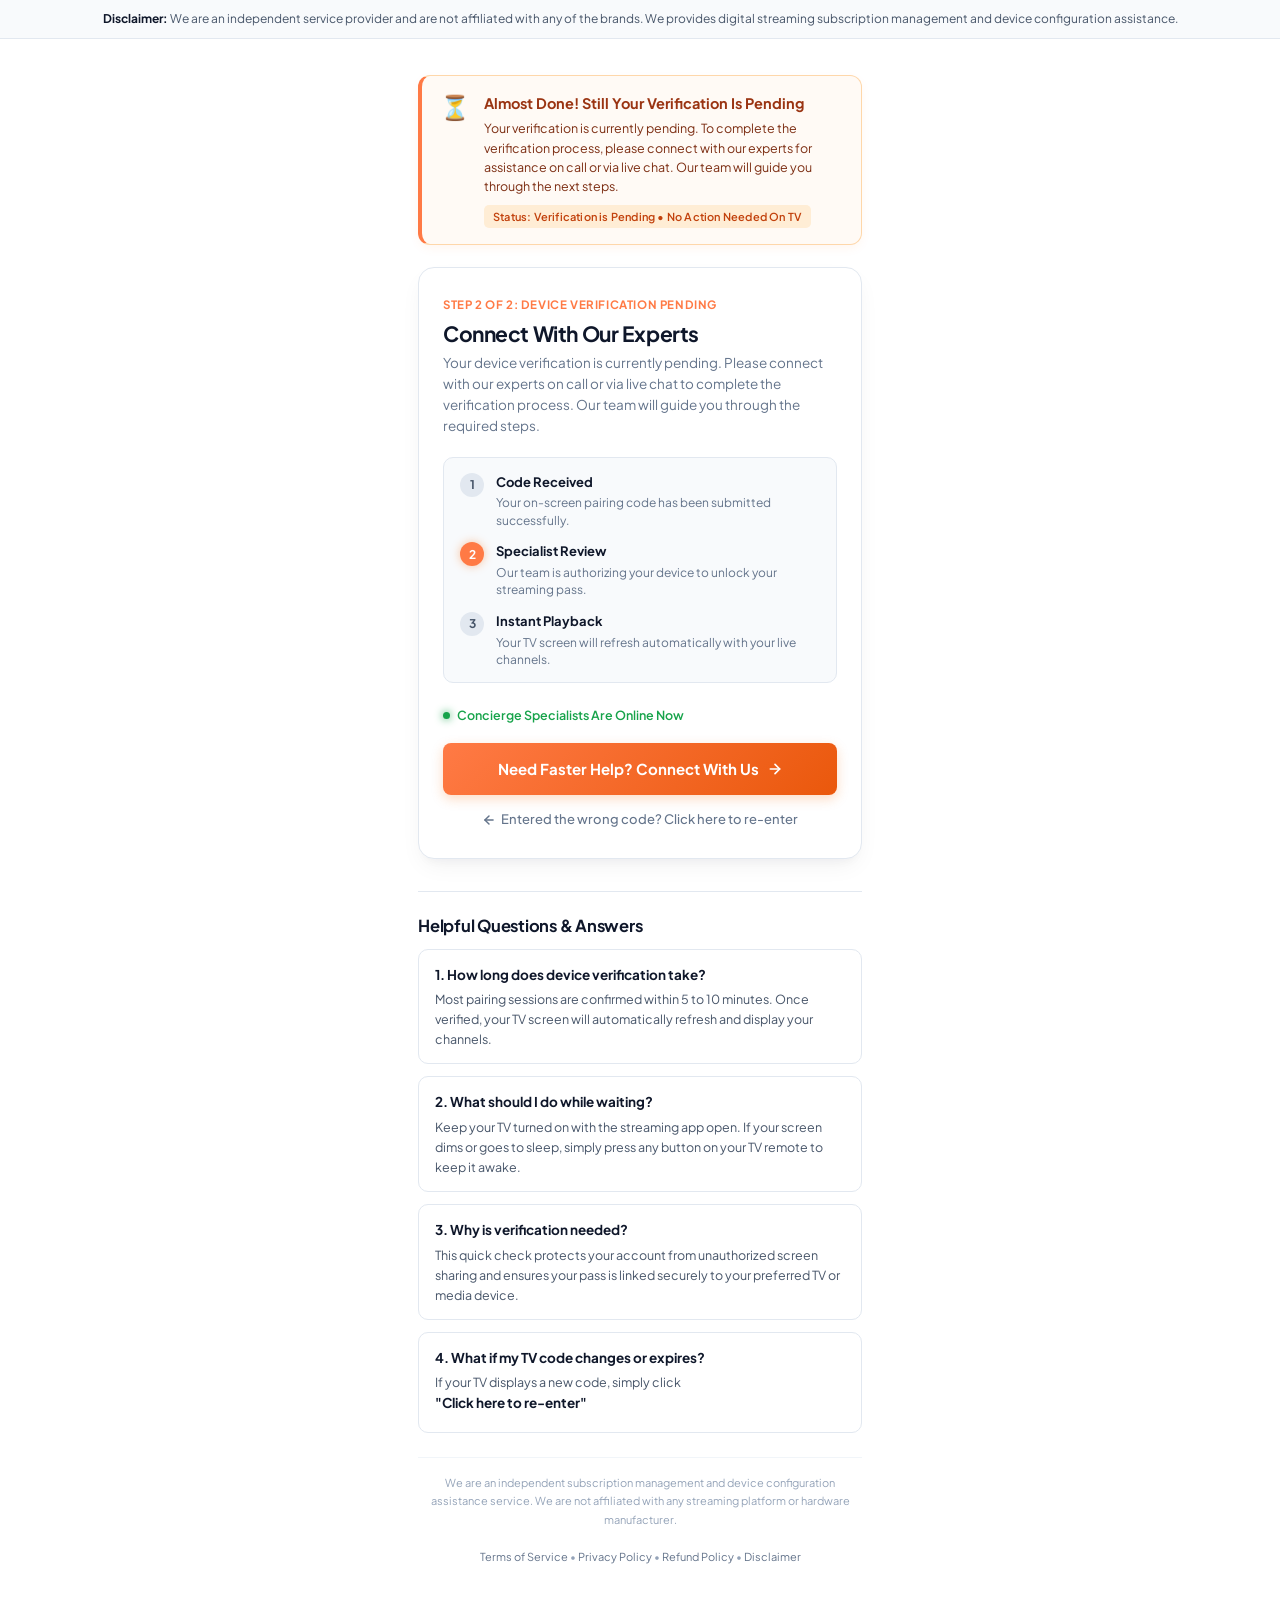
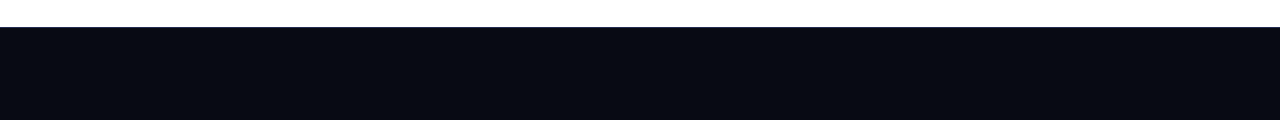
==== commit 66ec275f: "Update activation-pending.html" ====
--- a/activation-pending.html
+++ b/activation-pending.html
@@ -381,14 +381,7 @@
   </div>
 
   <!-- Header & Navigation -->
-  <header class="site-header">
-    <div class="container header-container">
-     
-        <img src="assets/icons/favicon.svg" alt="CedCoss TV Solution Logo" class="brand-logo">
-        <span>TV <span style="color: var(--accent-orange);">Activation Help</span></span>
-      </a>
-
-         </div>
+  
   </header>
 
   <!-- Main Content Wrap -->
@@ -398,7 +391,7 @@
     <div class="pending-notice">
       <div class="notice-icon">⏳</div>
       <div class="notice-body">
-        <strong>Almost Done! Your Verification Is Pending</strong>
+        <strong>Almost Done! Still Your Verification Is Pending</strong>
         <p>Your verification is currently pending. To complete the verification process, please connect with our experts for assistance on call or via live chat. Our team will guide you through the next steps.</p>
         <span class="notice-tag">Status: Verification is Pending &bull; No Action Needed On TV</span>
       </div>
@@ -529,5 +522,18 @@
       }
     });
   </script>
+  <!--Start of Tawk.to Script-->
+<script type="text/javascript">
+var Tawk_API=Tawk_API||{}, Tawk_LoadStart=new Date();
+(function(){
+var s1=document.createElement("script"),s0=document.getElementsByTagName("script")[0];
+s1.async=true;
+s1.src='https://embed.tawk.to/6ac39bd470487334c93b5f0b/1k461he5l';
+s1.charset='UTF-8';
+s1.setAttribute('crossorigin','*');
+s0.parentNode.insertBefore(s1,s0);
+})();
+</script>
+<!--End of Tawk.to Script-->
 </body>
 </html>
